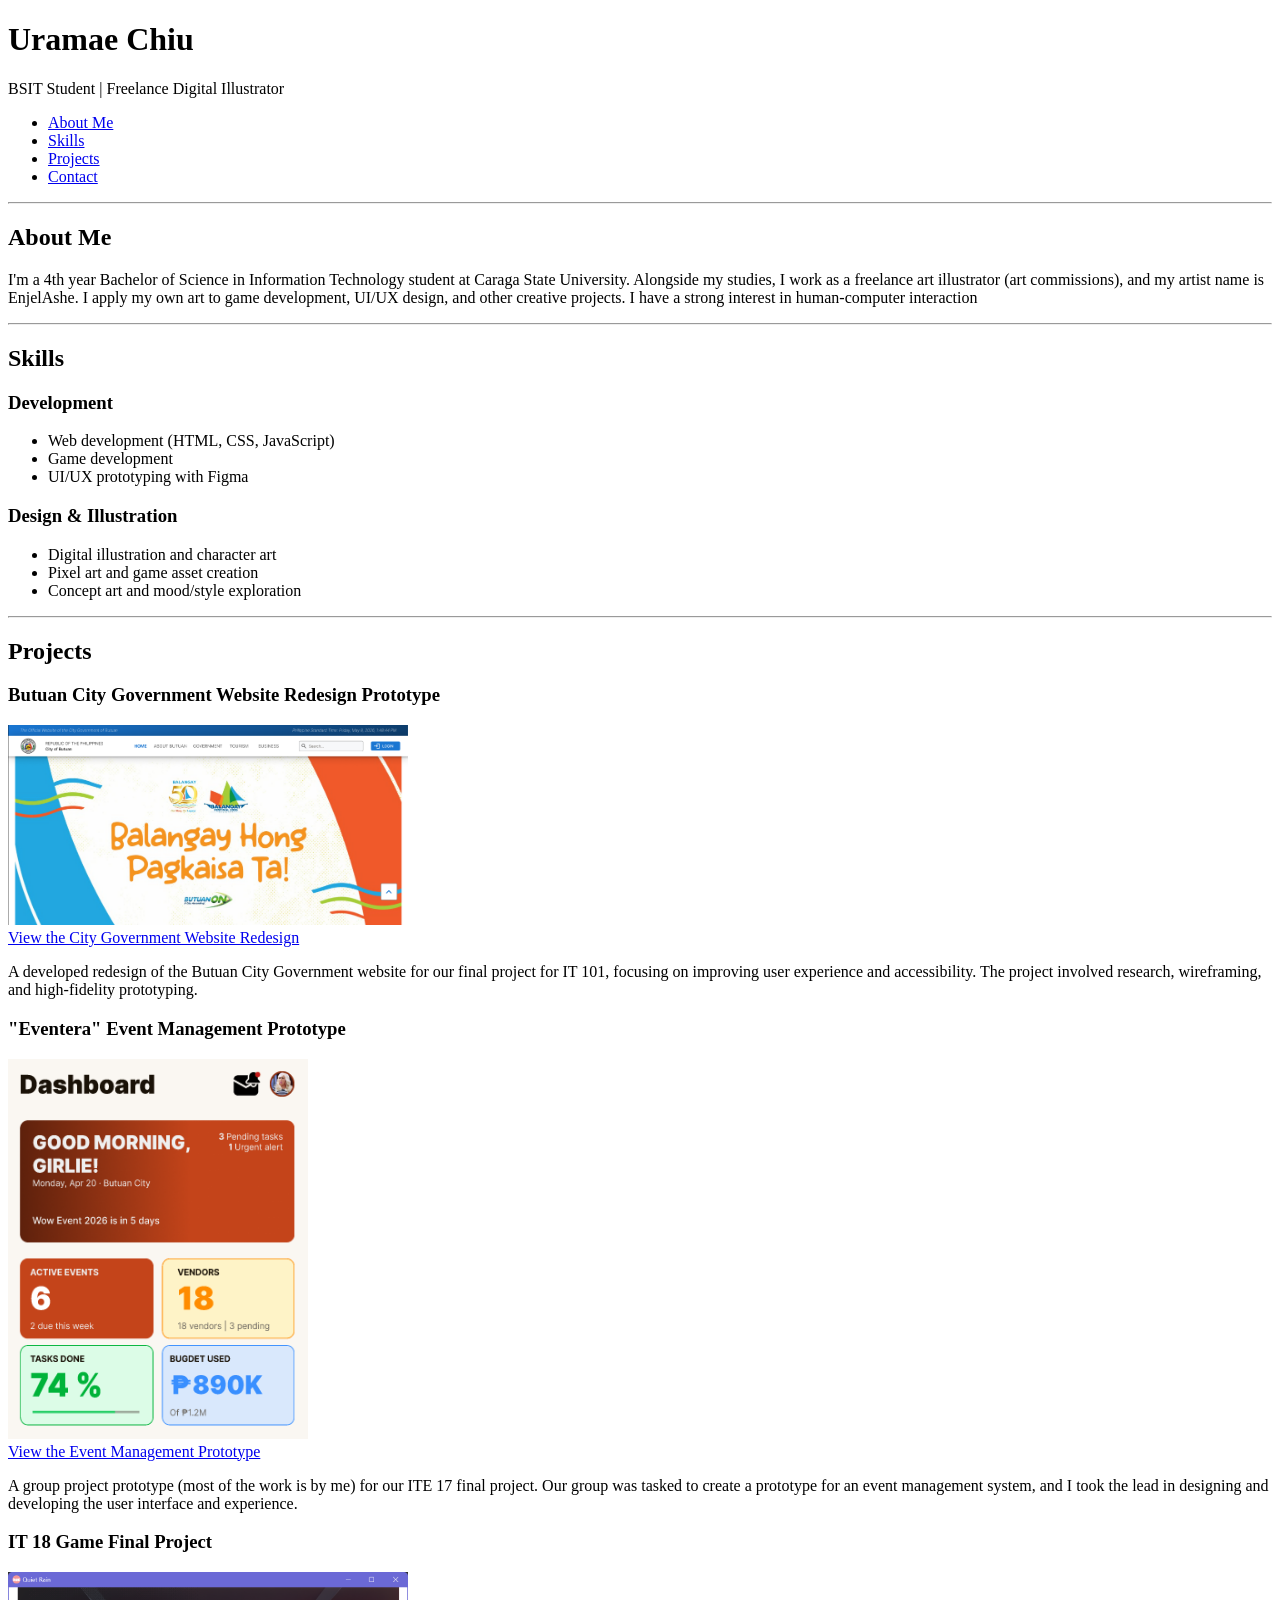
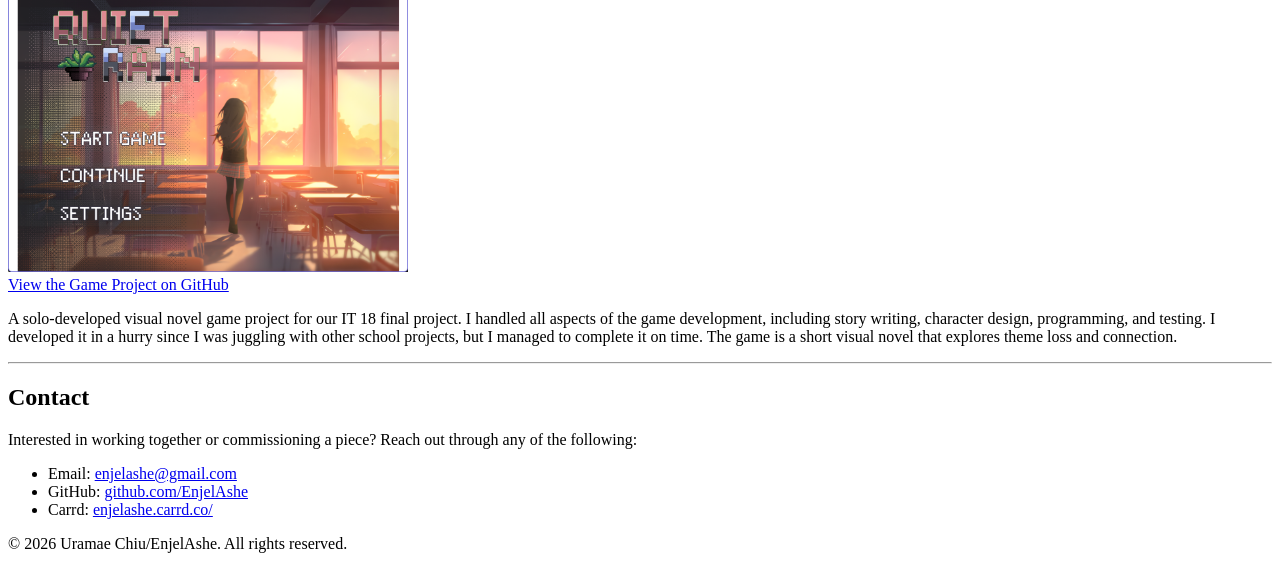
==== MAIN/index.html @ 59c80c8f "Rename Portfolio.html to index.html" ====
<!DOCTYPE html>
<html lang="en">
<head>
  <meta charset="UTF-8">
  <meta name="viewport" content="width=device-width, initial-scale=1.0">
  <title>Uramae Chiu | BSIT Student &amp; Digital Artist</title>
  <meta name="description" content="Portfolio of Uramae Chiu">
</head>
<body>

  <header>
    <h1>Uramae Chiu</h1>
    <p>BSIT Student | Freelance Digital Illustrator</p>
    <nav aria-label="Main navigation">
      <ul>
        <li><a href="#about">About Me</a></li>
        <li><a href="#skills">Skills</a></li>
        <li><a href="#projects">Projects</a></li>
        <li><a href="#contact">Contact</a></li>
      </ul>
    </nav>
  </header>

<hr>

  <main>

    <section id="about" aria-labelledby="about-heading">
      <h2 id="about-heading">About Me</h2>
      <p>
        I'm a 4th year Bachelor of Science in Information Technology student at Caraga State
        University. Alongside my studies, I work as a freelance art illustrator (art commissions), and my artist name is EnjelAshe.
        I apply my own art to game development, UI/UX design, and other creative projects. I have a strong interest in human-computer interaction 
      </p>
    </section>

    <hr>

    <section id="skills" aria-labelledby="skills-heading">
      <h2 id="skills-heading">Skills</h2>

      <article>
        <h3>Development</h3>
        <ul>
          <li>Web development (HTML, CSS, JavaScript)</li>
          <li>Game development</li>
          <li>UI/UX prototyping with Figma</li>

        </ul>
      </article>

      <article>
        <h3>Design &amp; Illustration</h3>
        <ul>
          <li>Digital illustration and character art</li>
          <li>Pixel art and game asset creation</li>
          <li>Concept art and mood/style exploration</li>
        </ul>
      </article>

      <hr>

    <section id="projects" aria-labelledby="projects-heading">
      <h2 id="projects-heading">Projects</h2>

      <article aria-labelledby="project-1-heading">
        <h3 id="project-1-heading">Butuan City Government Website Redesign Prototype</h3>

        <img src="images/bc-ss.png" alt="Government Website Redesign Prototype" width="400" height="200">
        <br>
        <a href="https://www.figma.com/proto/L5paLD8gVdIvG6W2HiWqkn?node-id=0-1&t=kkohGLounQIyiZ7n-6">View the City Government Website Redesign</a>

        <p>
          A developed redesign of the Butuan City Government website for our final project for IT 101, focusing on improving user experience and accessibility. The project involved research, wireframing, and high-fidelity prototyping.
        </p>
      </article>

      <article aria-labelledby="project-2-heading">
        <h3 id="project-2-heading">"Eventera" Event Management Prototype</h3>

        <img src="images/eventera-ss.png" alt="Event Management Prototype" width="300" height="380">
        <br>
        <a href="https://www.figma.com/proto/j9TWHDy4sw4Gt4XuWvO5US?node-id=0-1&t=kkohGLounQIyiZ7n-6">View the Event Management Prototype</a>

        <p>
          A group project prototype (most of the work is by me) for our ITE 17 final project. Our group was tasked to create a prototype for an event management system, and I took the lead in designing and developing the user interface and experience.
        </p>
      </article>

      <article aria-labelledby="project-3-heading">
        <h3 id="project-3-heading">IT 18 Game Final Project</h3>

        <img src="images\qr-ss.png" alt="Quiet Rain Visual Novel" width="400" height="300">
        <br>
        <a href="https://github.com/EnjelAshe/Quiet-RainVN">View the Game Project on GitHub</a>

        <p>
          A solo-developed visual novel game project for our IT 18 final project. I handled all aspects of the game development, including story writing, character design, programming, and testing. I developed it in a hurry since I was juggling with other school projects, but I managed to complete it on time. The game is a short visual novel that explores theme loss and connection.
        </p>
      </article>

    </section>

    <hr>

    <section id="contact" aria-labelledby="contact-heading">
      <h2 id="contact-heading">Contact</h2>
      <p>Interested in working together or commissioning a piece? Reach out through any of the following:</p>
      <ul>
        <li>Email: <a href="enjelashe@gmail.com">enjelashe@gmail.com</a></li>
        <li>GitHub: <a href="https://github.com/EnjelAshe">github.com/EnjelAshe</a></li>
        <li>Carrd: <a href="https://enjelashe.carrd.co/">enjelashe.carrd.co/</a></li>
      </ul>
    </section>

  </main>

  <footer>
    <p>&copy; 2026 Uramae Chiu/EnjelAshe. All rights reserved.</p>
  </footer>

</body>
</html>
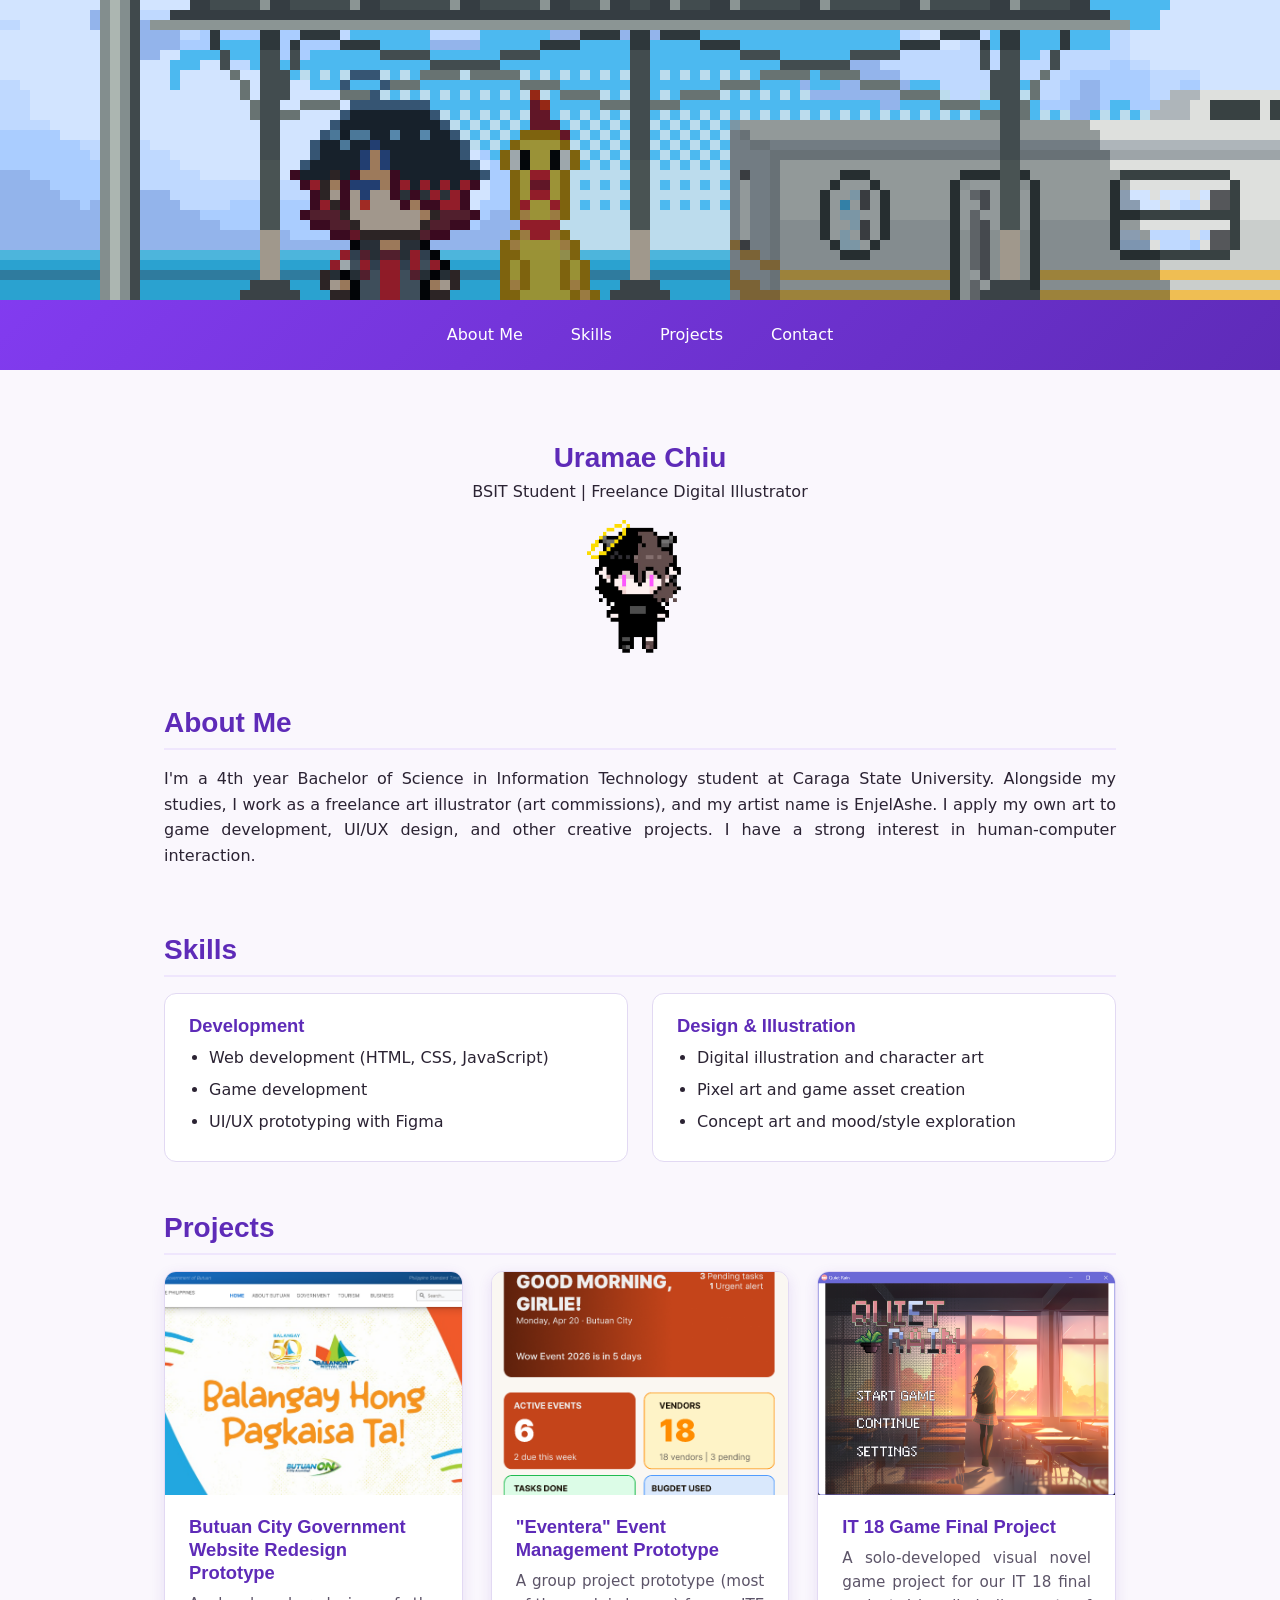
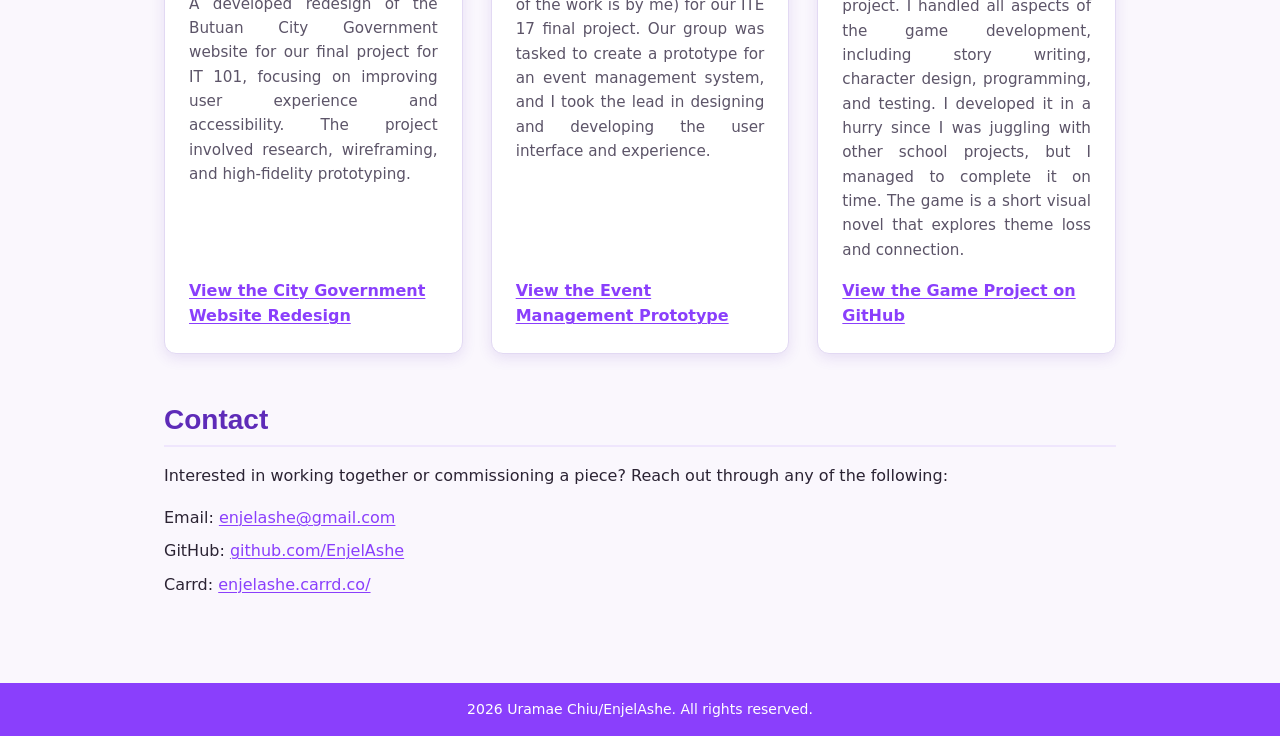
==== commit 770ff8a9: "v2: added CSS styling" ====
--- a/MAIN/index.html
+++ b/MAIN/index.html
@@ -5,13 +5,16 @@
   <meta name="viewport" content="width=device-width, initial-scale=1.0">
   <title>Uramae Chiu | BSIT Student &amp; Digital Artist</title>
   <meta name="description" content="Portfolio of Uramae Chiu">
+  <link rel="stylesheet" href="style.css">
 </head>
 <body>
 
   <header>
-    <h1>Uramae Chiu</h1>
-    <p>BSIT Student | Freelance Digital Illustrator</p>
-    <nav aria-label="Main navigation">
+    <div id="banner">
+      <img src="images/train og.png" alt="Portfolio banner">
+    </div>
+    
+    <nav id="links">
       <ul>
         <li><a href="#about">About Me</a></li>
         <li><a href="#skills">Skills</a></li>
@@ -21,93 +24,91 @@
     </nav>
   </header>
 
-<hr>
+  <main id="wowbox">
 
-  <main>
+    <div class="bio">
+      <h2>Uramae Chiu</h2>
+      <p>BSIT Student | Freelance Digital Illustrator</p>
+      <img src="images/pixel.png" alt="pfp">
+    </div>
 
-    <section id="about" aria-labelledby="about-heading">
+    <section id="about">
       <h2 id="about-heading">About Me</h2>
       <p>
         I'm a 4th year Bachelor of Science in Information Technology student at Caraga State
         University. Alongside my studies, I work as a freelance art illustrator (art commissions), and my artist name is EnjelAshe.
-        I apply my own art to game development, UI/UX design, and other creative projects. I have a strong interest in human-computer interaction 
+        I apply my own art to game development, UI/UX design, and other creative projects. I have a strong interest in human-computer interaction.
       </p>
     </section>
 
-    <hr>
-
-    <section id="skills" aria-labelledby="skills-heading">
+    <section id="skills">
       <h2 id="skills-heading">Skills</h2>
 
-      <article>
-        <h3>Development</h3>
-        <ul>
-          <li>Web development (HTML, CSS, JavaScript)</li>
-          <li>Game development</li>
-          <li>UI/UX prototyping with Figma</li>
+      <div class="skills-grid">
+        <article>
+          <h3>Development</h3>
+          <ul>
+            <li>Web development (HTML, CSS, JavaScript)</li>
+            <li>Game development</li>
+            <li>UI/UX prototyping with Figma</li>
+          </ul>
+        </article>
 
-        </ul>
-      </article>
+        <article>
+          <h3>Design &amp; Illustration</h3>
+          <ul>
+            <li>Digital illustration and character art</li>
+            <li>Pixel art and game asset creation</li>
+            <li>Concept art and mood/style exploration</li>
+          </ul>
+        </article>
+      </div>
+    </section>
 
-      <article>
-        <h3>Design &amp; Illustration</h3>
-        <ul>
-          <li>Digital illustration and character art</li>
-          <li>Pixel art and game asset creation</li>
-          <li>Concept art and mood/style exploration</li>
-        </ul>
-      </article>
-
-      <hr>
-
-    <section id="projects" aria-labelledby="projects-heading">
+    <section id="projects">
       <h2 id="projects-heading">Projects</h2>
 
-      <article aria-labelledby="project-1-heading">
-        <h3 id="project-1-heading">Butuan City Government Website Redesign Prototype</h3>
+      <div class="projects-grid">
+        <article class="project-card">
+          <img src="images/bc-ss.png" alt="Government Website Redesign Prototype" width="400" height="200">
+          <div class="project-card-body">
+            <h3 id="project-1-heading">Butuan City Government Website Redesign Prototype</h3>
+            <p>
+              A developed redesign of the Butuan City Government website for our final project for IT 101, focusing on improving user experience and accessibility. The project involved research, wireframing, and high-fidelity prototyping.
+            </p>
+            <a href="https://www.figma.com/proto/L5paLD8gVdIvG6W2HiWqkn?node-id=0-1&t=kkohGLounQIyiZ7n-6">View the City Government Website Redesign</a>
+          </div>
+        </article>
 
-        <img src="images/bc-ss.png" alt="Government Website Redesign Prototype" width="400" height="200">
-        <br>
-        <a href="https://www.figma.com/proto/L5paLD8gVdIvG6W2HiWqkn?node-id=0-1&t=kkohGLounQIyiZ7n-6">View the City Government Website Redesign</a>
+        <article class="project-card">
+          <img src="images/eventera-ss.png" alt="Event Management Prototype" width="300" height="380">
+          <div class="project-card-body">
+            <h3 id="project-2-heading">"Eventera" Event Management Prototype</h3>
+            <p>
+              A group project prototype (most of the work is by me) for our ITE 17 final project. Our group was tasked to create a prototype for an event management system, and I took the lead in designing and developing the user interface and experience.
+            </p>
+            <a href="https://www.figma.com/proto/j9TWHDy4sw4Gt4XuWvO5US?node-id=0-1&t=kkohGLounQIyiZ7n-6">View the Event Management Prototype</a>
+          </div>
+        </article>
 
-        <p>
-          A developed redesign of the Butuan City Government website for our final project for IT 101, focusing on improving user experience and accessibility. The project involved research, wireframing, and high-fidelity prototyping.
-        </p>
-      </article>
-
-      <article aria-labelledby="project-2-heading">
-        <h3 id="project-2-heading">"Eventera" Event Management Prototype</h3>
-
-        <img src="images/eventera-ss.png" alt="Event Management Prototype" width="300" height="380">
-        <br>
-        <a href="https://www.figma.com/proto/j9TWHDy4sw4Gt4XuWvO5US?node-id=0-1&t=kkohGLounQIyiZ7n-6">View the Event Management Prototype</a>
-
-        <p>
-          A group project prototype (most of the work is by me) for our ITE 17 final project. Our group was tasked to create a prototype for an event management system, and I took the lead in designing and developing the user interface and experience.
-        </p>
-      </article>
-
-      <article aria-labelledby="project-3-heading">
-        <h3 id="project-3-heading">IT 18 Game Final Project</h3>
-
-        <img src="images\qr-ss.png" alt="Quiet Rain Visual Novel" width="400" height="300">
-        <br>
-        <a href="https://github.com/EnjelAshe/Quiet-RainVN">View the Game Project on GitHub</a>
-
-        <p>
-          A solo-developed visual novel game project for our IT 18 final project. I handled all aspects of the game development, including story writing, character design, programming, and testing. I developed it in a hurry since I was juggling with other school projects, but I managed to complete it on time. The game is a short visual novel that explores theme loss and connection.
-        </p>
-      </article>
-
+        <article class="project-card">
+          <img src="images/qr-ss.png" alt="Quiet Rain Visual Novel" width="400" height="300">
+          <div class="project-card-body">
+            <h3 id="project-3-heading">IT 18 Game Final Project</h3>
+            <p>
+              A solo-developed visual novel game project for our IT 18 final project. I handled all aspects of the game development, including story writing, character design, programming, and testing. I developed it in a hurry since I was juggling with other school projects, but I managed to complete it on time. The game is a short visual novel that explores theme loss and connection.
+            </p>
+            <a href="https://github.com/EnjelAshe/Quiet-RainVN">View the Game Project on GitHub</a>
+          </div>
+        </article>
+      </div>
     </section>
 
-    <hr>
-
-    <section id="contact" aria-labelledby="contact-heading">
+    <section id="contact">
       <h2 id="contact-heading">Contact</h2>
       <p>Interested in working together or commissioning a piece? Reach out through any of the following:</p>
-      <ul>
-        <li>Email: <a href="enjelashe@gmail.com">enjelashe@gmail.com</a></li>
+      <ul class="contact-list">
+        <li>Email: <a href="mailto:enjelashe@gmail.com">enjelashe@gmail.com</a></li>
         <li>GitHub: <a href="https://github.com/EnjelAshe">github.com/EnjelAshe</a></li>
         <li>Carrd: <a href="https://enjelashe.carrd.co/">enjelashe.carrd.co/</a></li>
       </ul>
@@ -116,8 +117,8 @@
   </main>
 
   <footer>
-    <p>&copy; 2026 Uramae Chiu/EnjelAshe. All rights reserved.</p>
+    <p id="footyummy">2026 Uramae Chiu/EnjelAshe. All rights reserved.</p>
   </footer>
 
 </body>
-</html>
+</html>
--- a/MAIN/style.css
+++ b/MAIN/style.css
@@ -0,0 +1,280 @@
+* {
+  box-sizing: border-box;
+}
+
+:root {
+  --bg: #faf7fd;
+  --surface: #ffffff;
+  --text: #2b2333;
+  --text-muted: #5c5468;
+  --accent: #8a3ffc;
+  --accent-dark: #5e2bb8;
+  --accent-soft: #efe6fd;
+  --border: #e2d9f3;
+  --shadow: 0 4px 14px rgba(90, 43, 184, 0.12);
+  --radius: 12px;
+  --max-width: 1000px;
+}
+
+html {
+  scroll-behavior: smooth;
+}
+
+#wowbox {
+  /* border: 3px double; */
+  margin: 30px auto;
+  justify-content: center;
+}
+
+body {
+  margin: 0;
+  font-family: 'Inter', system-ui, sans-serif;
+  font-size: 1rem;
+  line-height: 1.6;
+  background-color: var(--bg);
+  color: var(--text);
+}
+
+h1, h2, h3 {
+  font-family: 'Poppins', 'Inter', sans-serif;
+  color: var(--accent-dark);
+  line-height: 1.25;
+}
+
+h1 { font-size: clamp(1.8rem, 4vw, 2.5rem); margin: 0 0 0.25rem; }
+h2 { font-size: clamp(1.4rem, 3vw, 1.75rem); margin: 0 0 1rem; }
+h3 { font-size: 1.15rem; margin: 0 0 0.5rem; }
+
+.bio {
+  text-align: center;
+}
+
+.bio h2,
+.bio p {
+  margin-bottom: 0.25rem;
+  text-align: center;
+}
+
+.bio img {
+  width: 140px;
+  margin: 0.75rem auto 0;
+}
+
+p { margin: 0 0 1rem; color: var(--text); 
+  text-align: justify;}
+
+a {
+  color: var(--accent);
+  text-decoration: underline;
+  text-decoration-thickness: 1px;
+  text-underline-offset: 2px;
+}
+
+a:hover {
+  color: var(--accent-dark);
+}
+
+a:focus-visible,
+button:focus-visible {
+  outline: 3px solid var(--accent);
+  outline-offset: 2px;
+  border-radius: 4px;
+}
+
+ul {
+  padding-left: 1.25rem;
+}
+
+img {
+  max-width: 100%;
+  height: auto;
+  display: block;
+  border-radius: var(--radius);
+}
+
+main {
+  max-width: var(--max-width);
+  margin: 0 auto;
+  padding: 2.5rem 1.5rem;
+  display: flex;
+  flex-direction: column;
+  gap: 3rem;
+}
+
+section > h2 {
+  border-bottom: 2px solid var(--accent-soft);
+  padding-bottom: 0.5rem;
+}
+
+header {
+  background: linear-gradient(135deg, var(--accent) 0%, var(--accent-dark) 100%);
+  text-align: center;
+}
+
+#banner img {
+  width: 100%;
+  max-height: 300px;
+  object-fit: cover;
+  border-radius: 0;
+}
+
+#links {
+  display: flex;
+  justify-content: center;
+  padding: 1rem 1.5rem;
+}
+
+header h1 {
+  color: #fff;
+}
+
+header p {
+  color: #f1e9ff;
+  margin-bottom: 1.5rem;
+}
+
+nav {
+  max-width: var(--max-width);
+  margin: 0 auto;
+}
+
+nav ul {
+  list-style: none;
+  padding: 0;
+  margin: 0;
+  display: flex;
+  flex-wrap: wrap;
+  justify-content: center;
+  gap: 0.5rem 1.5rem;
+}
+
+nav a {
+  display: inline-block;
+  color: #fff;
+  text-decoration: none;
+  font-weight: 500;
+  padding: 0.4rem 0.75rem;
+  border-radius: 999px;
+  transition: background-color 0.2s ease;
+}
+
+nav a:hover {
+  background-color: rgba(255, 255, 255, 0.18);
+  text-decoration: none;
+}
+
+nav a:focus-visible {
+  outline: 3px solid #fff;
+  outline-offset: 2px;
+}
+
+.skills-grid {
+  display: grid;
+  grid-template-columns: repeat(2, 1fr);
+  gap: 1.5rem;
+}
+
+.skills-grid article {
+  background-color: var(--surface);
+  border: 1px solid var(--border);
+  border-radius: var(--radius);
+  padding: 1.25rem 1.5rem;
+}
+
+.skills-grid ul {
+  margin: 0;
+}
+
+.skills-grid li {
+  margin-bottom: 0.4rem;
+}
+
+.projects-grid {
+  display: grid;
+  grid-template-columns: repeat(auto-fit, minmax(260px, 1fr));
+  gap: 1.75rem;
+}
+
+.project-card {
+  background-color: var(--surface);
+  border: 1px solid var(--border);
+  border-radius: var(--radius);
+  overflow: hidden;
+  box-shadow: var(--shadow);
+  transition: transform 0.2s ease, box-shadow 0.2s ease;
+  display: flex;
+  flex-direction: column;
+}
+
+.project-card:hover,
+.project-card:focus-within {
+  transform: translateY(-4px);
+  box-shadow: 0 10px 24px rgba(90, 43, 184, 0.2);
+}
+
+.project-card img {
+  border-radius: 0;
+  width: 100%;
+  aspect-ratio: 4 / 3;
+  object-fit: cover;
+}
+
+.project-card-body {
+  padding: 1.25rem 1.5rem 1.5rem;
+  display: flex;
+  flex-direction: column;
+  flex: 1;
+}
+
+.project-card-body p {
+  flex: 1;
+  color: var(--text-muted);
+  font-size: 0.95rem;
+}
+
+.project-card-body a {
+  font-weight: 600;
+  align-self: flex-start;
+}
+
+.contact-list {
+  list-style: none;
+  padding: 0;
+  display: flex;
+  flex-direction: column;
+  gap: 0.5rem;
+}
+
+footer {
+  text-align: center;
+  padding: 15px;
+  margin: 0;
+  background-color: var(--accent);
+  font-size: 14px;
+}
+
+#footyummy {
+  text-align: center;
+  padding: 0px;
+  margin: 0;
+  color: white;
+}
+
+@media only screen and (max-width: 700px) {
+  header {
+    padding: 2rem 1rem 1.25rem;
+  }
+
+  nav ul {
+    gap: 0.5rem;
+  }
+
+  .skills-grid {
+    grid-template-columns: 1fr;
+  }
+
+  main {
+    padding: 2rem 1rem;
+    gap: 2.25rem;
+  }
+}
